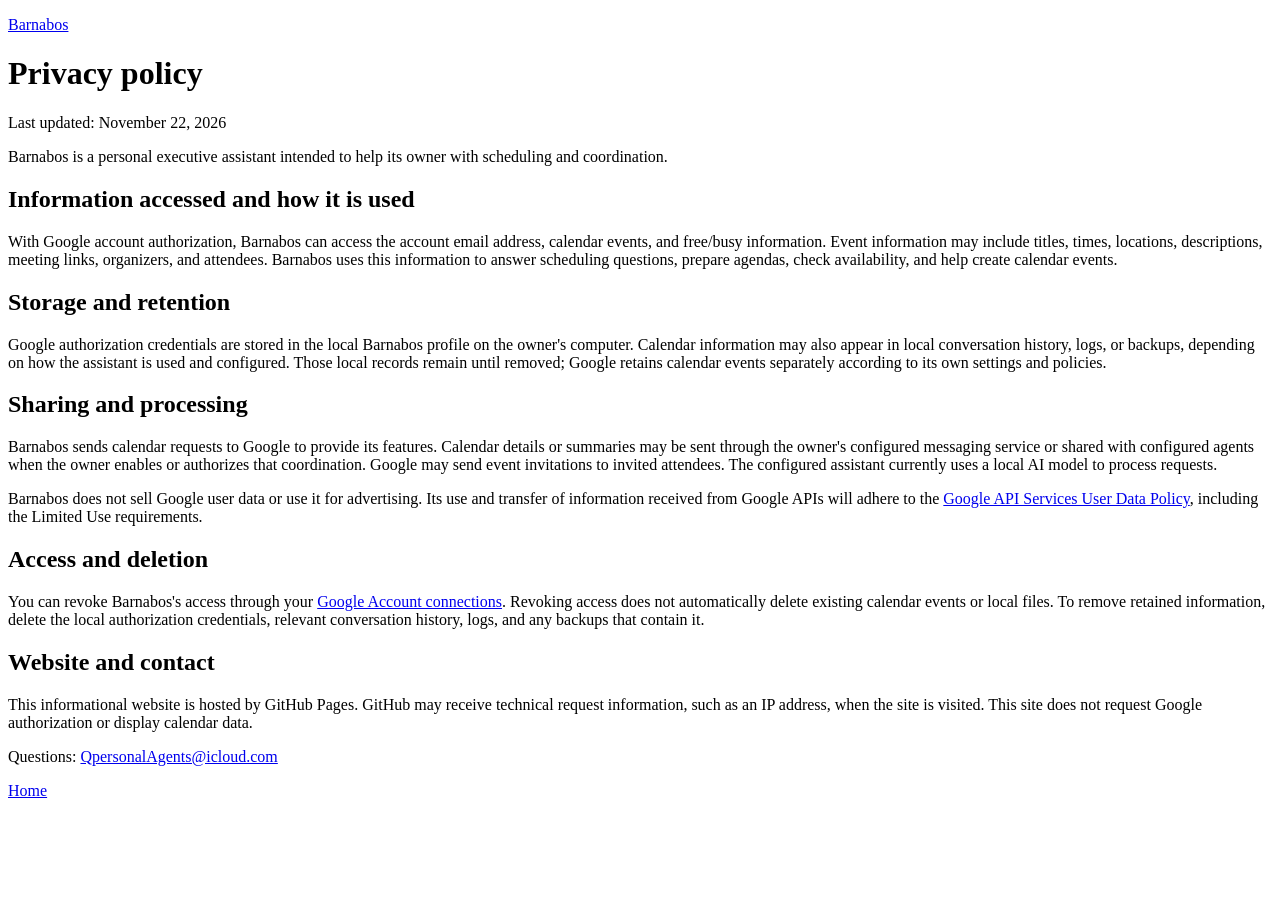
==== privacy.html @ 67fdd1cd "Add privacy.html Co-authored-by: Copilot App <223556219+Copilot@users.noreply.github.com>" ====
<!doctype html>
<html lang="en">
<head>
  <meta charset="utf-8">
  <meta name="viewport" content="width=device-width, initial-scale=1">
  <meta name="description" content="How Barnabos handles Google Calendar information.">
  <title>Privacy policy | Barnabos</title>
  <link rel="stylesheet" href="style.css">
</head>
<body>
  <main>
    <p class="eyebrow"><a href="./">Barnabos</a></p>
    <h1>Privacy policy</h1>
    <p class="muted">Last updated: November 22, 2026</p>
    <p>Barnabos is a personal executive assistant intended to help its owner with scheduling and coordination.</p>

    <section>
      <h2>Information accessed and how it is used</h2>
      <p>With Google account authorization, Barnabos can access the account email address, calendar events, and free/busy information. Event information may include titles, times, locations, descriptions, meeting links, organizers, and attendees. Barnabos uses this information to answer scheduling questions, prepare agendas, check availability, and help create calendar events.</p>
    </section>
    <section>
      <h2>Storage and retention</h2>
      <p>Google authorization credentials are stored in the local Barnabos profile on the owner's computer. Calendar information may also appear in local conversation history, logs, or backups, depending on how the assistant is used and configured. Those local records remain until removed; Google retains calendar events separately according to its own settings and policies.</p>
    </section>
    <section>
      <h2>Sharing and processing</h2>
      <p>Barnabos sends calendar requests to Google to provide its features. Calendar details or summaries may be sent through the owner's configured messaging service or shared with configured agents when the owner enables or authorizes that coordination. Google may send event invitations to invited attendees. The configured assistant currently uses a local AI model to process requests.</p>
      <p>Barnabos does not sell Google user data or use it for advertising. Its use and transfer of information received from Google APIs will adhere to the <a href="https://developers.google.com/terms/api-services-user-data-policy">Google API Services User Data Policy</a>, including the Limited Use requirements.</p>
    </section>
    <section>
      <h2>Access and deletion</h2>
      <p>You can revoke Barnabos's access through your <a href="https://myaccount.google.com/permissions">Google Account connections</a>. Revoking access does not automatically delete existing calendar events or local files. To remove retained information, delete the local authorization credentials, relevant conversation history, logs, and any backups that contain it.</p>
    </section>
    <section>
      <h2>Website and contact</h2>
      <p>This informational website is hosted by GitHub Pages. GitHub may receive technical request information, such as an IP address, when the site is visited. This site does not request Google authorization or display calendar data.</p>
      <p>Questions: <a href="mailto:QpersonalAgents@icloud.com">QpersonalAgents@icloud.com</a></p>
    </section>
  </main>
  <footer><a href="./">Home</a></footer>
</body>
</html>
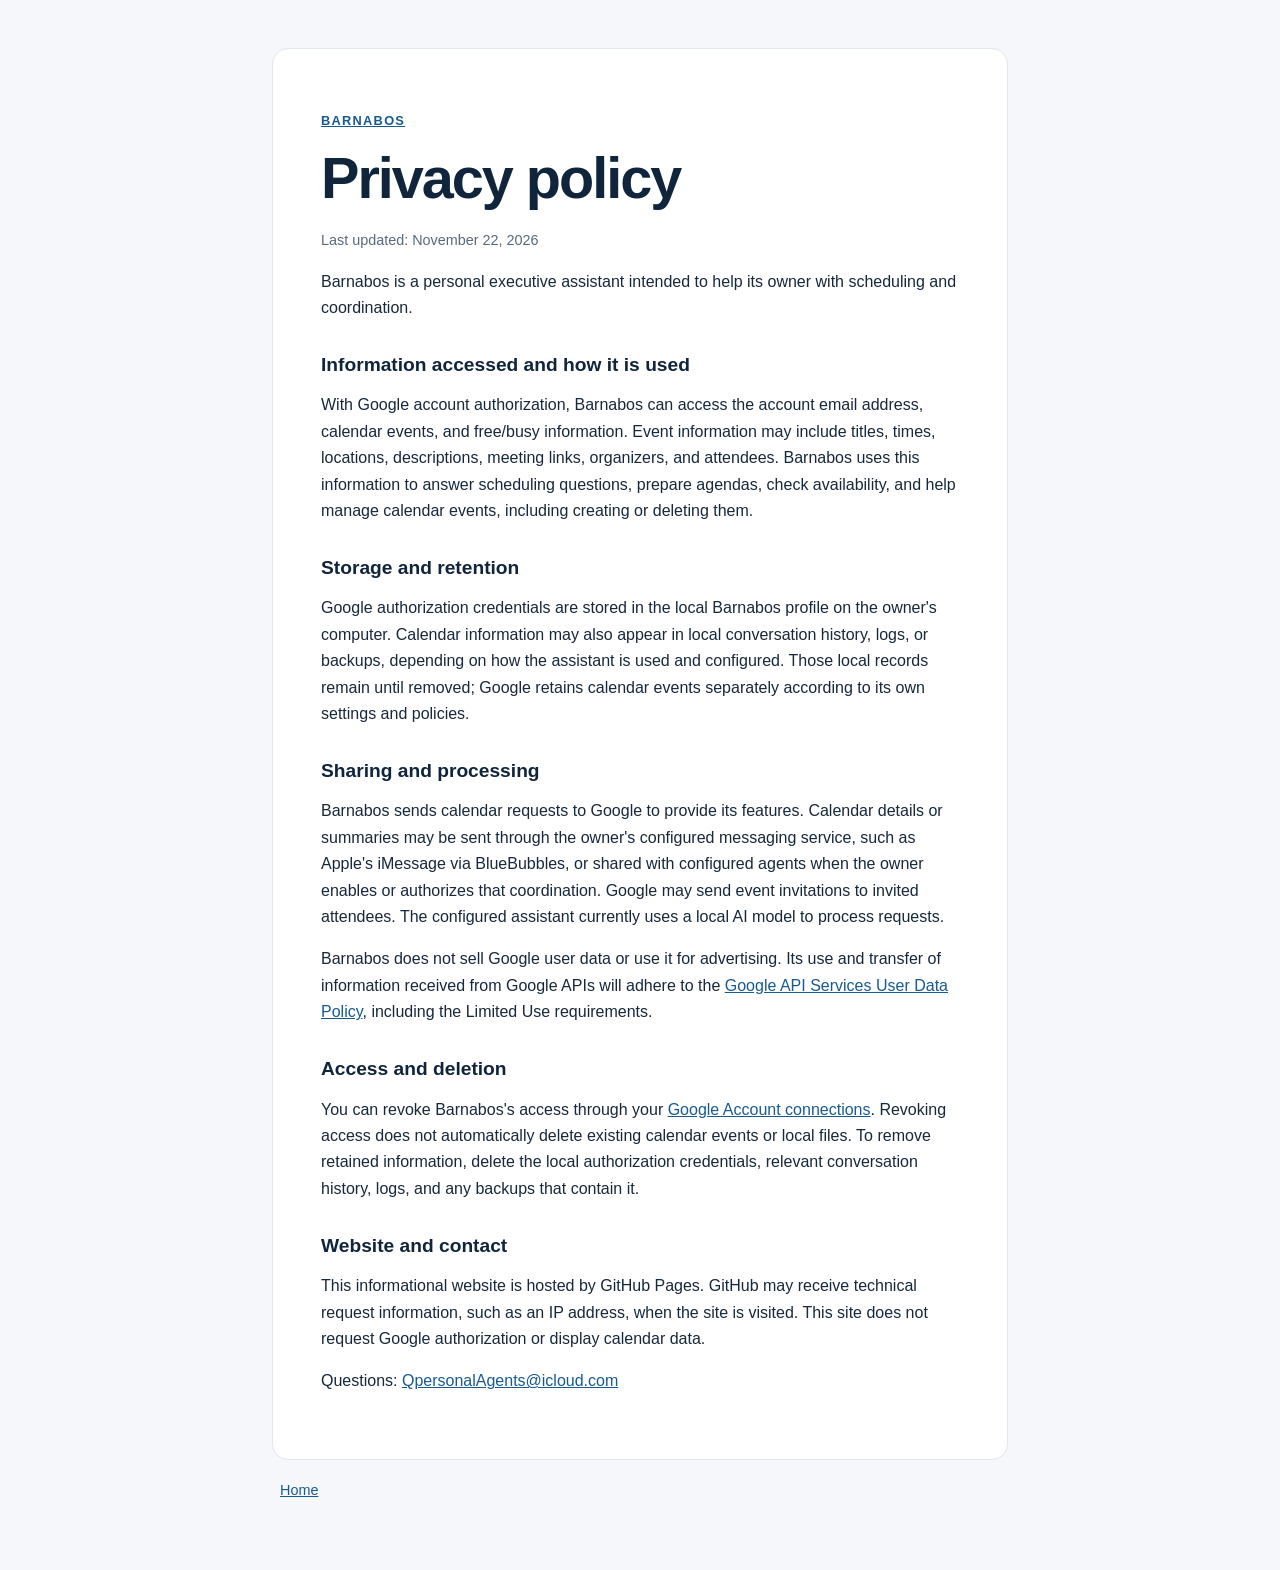
==== commit d4f8ace3: "Clarify calendar capabilities in privacy.html Co-authored-by: Copilot App <223556219+Copilot@users.n" ====
--- a/privacy.html
+++ b/privacy.html
@@ -16,7 +16,7 @@
 
     <section>
       <h2>Information accessed and how it is used</h2>
-      <p>With Google account authorization, Barnabos can access the account email address, calendar events, and free/busy information. Event information may include titles, times, locations, descriptions, meeting links, organizers, and attendees. Barnabos uses this information to answer scheduling questions, prepare agendas, check availability, and help create calendar events.</p>
+      <p>With Google account authorization, Barnabos can access the account email address, calendar events, and free/busy information. Event information may include titles, times, locations, descriptions, meeting links, organizers, and attendees. Barnabos uses this information to answer scheduling questions, prepare agendas, check availability, and help manage calendar events, including creating or deleting them.</p>
     </section>
     <section>
       <h2>Storage and retention</h2>
@@ -24,7 +24,7 @@
     </section>
     <section>
       <h2>Sharing and processing</h2>
-      <p>Barnabos sends calendar requests to Google to provide its features. Calendar details or summaries may be sent through the owner's configured messaging service or shared with configured agents when the owner enables or authorizes that coordination. Google may send event invitations to invited attendees. The configured assistant currently uses a local AI model to process requests.</p>
+      <p>Barnabos sends calendar requests to Google to provide its features. Calendar details or summaries may be sent through the owner's configured messaging service, such as Apple's iMessage via BlueBubbles, or shared with configured agents when the owner enables or authorizes that coordination. Google may send event invitations to invited attendees. The configured assistant currently uses a local AI model to process requests.</p>
       <p>Barnabos does not sell Google user data or use it for advertising. Its use and transfer of information received from Google APIs will adhere to the <a href="https://developers.google.com/terms/api-services-user-data-policy">Google API Services User Data Policy</a>, including the Limited Use requirements.</p>
     </section>
     <section>
--- a/style.css
+++ b/style.css
@@ -0,0 +1,67 @@
+:root {
+  color-scheme: light;
+  font-family: -apple-system, BlinkMacSystemFont, "Segoe UI", sans-serif;
+  color: #17283b;
+  background: #f5f7fa;
+}
+
+body {
+  max-width: 46rem;
+  margin: 0 auto;
+  padding: 3rem 1.5rem;
+  line-height: 1.65;
+}
+
+main {
+  background: #fff;
+  border: 1px solid #e1e7ee;
+  border-radius: 1rem;
+  padding: clamp(1.5rem, 5vw, 3rem);
+}
+
+h1, h2 {
+  line-height: 1.2;
+  color: #10243b;
+}
+
+h1 {
+  margin: 0.3rem 0 1rem;
+  font-size: clamp(2.4rem, 7vw, 3.6rem);
+  letter-spacing: -0.035em;
+}
+
+h2 {
+  margin-top: 2rem;
+  font-size: 1.2rem;
+}
+
+a {
+  color: #175a92;
+}
+
+a:focus-visible {
+  outline: 3px solid #175a92;
+  outline-offset: 3px;
+}
+
+.eyebrow {
+  color: #42637f;
+  font-size: 0.8rem;
+  font-weight: 700;
+  letter-spacing: 0.1em;
+  text-transform: uppercase;
+}
+
+.lead {
+  color: #42586c;
+  font-size: 1.2rem;
+}
+
+.muted, footer {
+  color: #596a79;
+  font-size: 0.9rem;
+}
+
+footer {
+  padding: 1.2rem 0.5rem;
+}
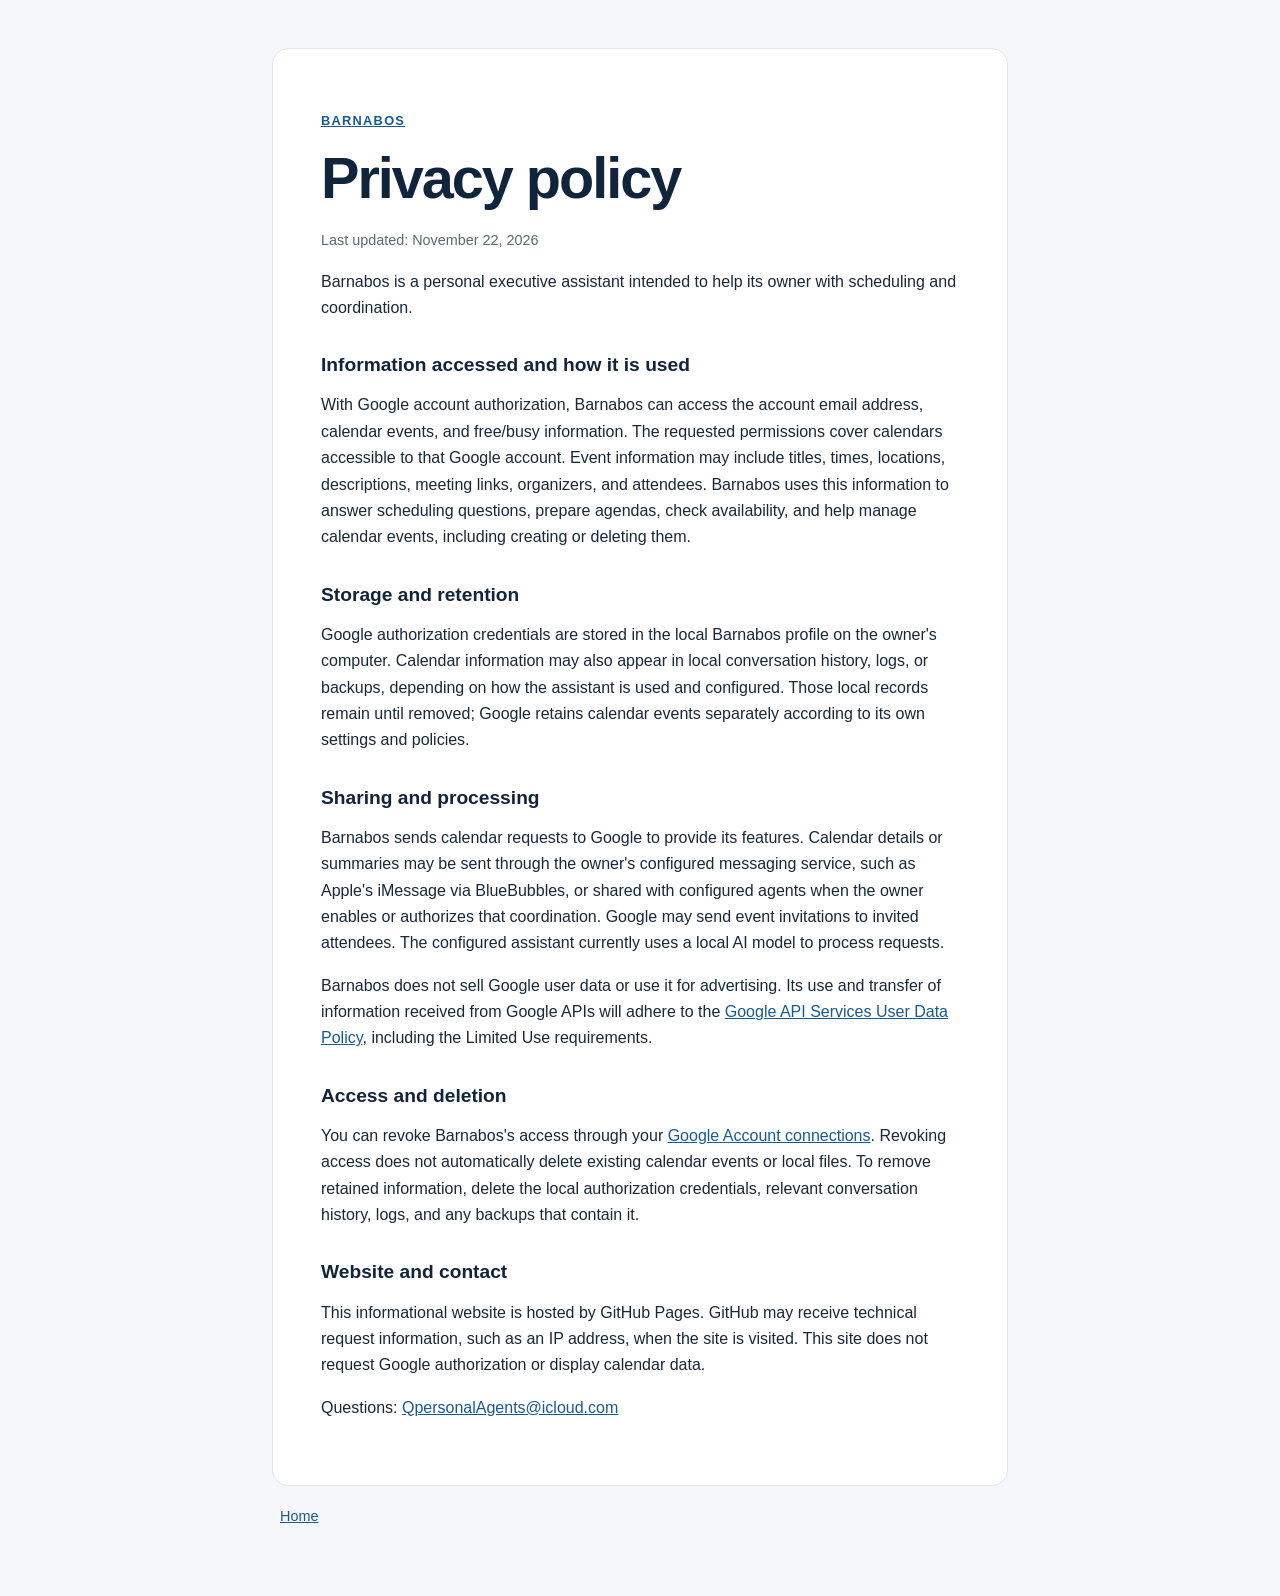
==== commit 593e9418: "Clarify scope of Calendar access in privacy.html Co-authored-by: Copilot App <223556219+Copilot@user" ====
--- a/privacy.html
+++ b/privacy.html
@@ -16,7 +16,7 @@
 
     <section>
       <h2>Information accessed and how it is used</h2>
-      <p>With Google account authorization, Barnabos can access the account email address, calendar events, and free/busy information. Event information may include titles, times, locations, descriptions, meeting links, organizers, and attendees. Barnabos uses this information to answer scheduling questions, prepare agendas, check availability, and help manage calendar events, including creating or deleting them.</p>
+      <p>With Google account authorization, Barnabos can access the account email address, calendar events, and free/busy information. The requested permissions cover calendars accessible to that Google account. Event information may include titles, times, locations, descriptions, meeting links, organizers, and attendees. Barnabos uses this information to answer scheduling questions, prepare agendas, check availability, and help manage calendar events, including creating or deleting them.</p>
     </section>
     <section>
       <h2>Storage and retention</h2>
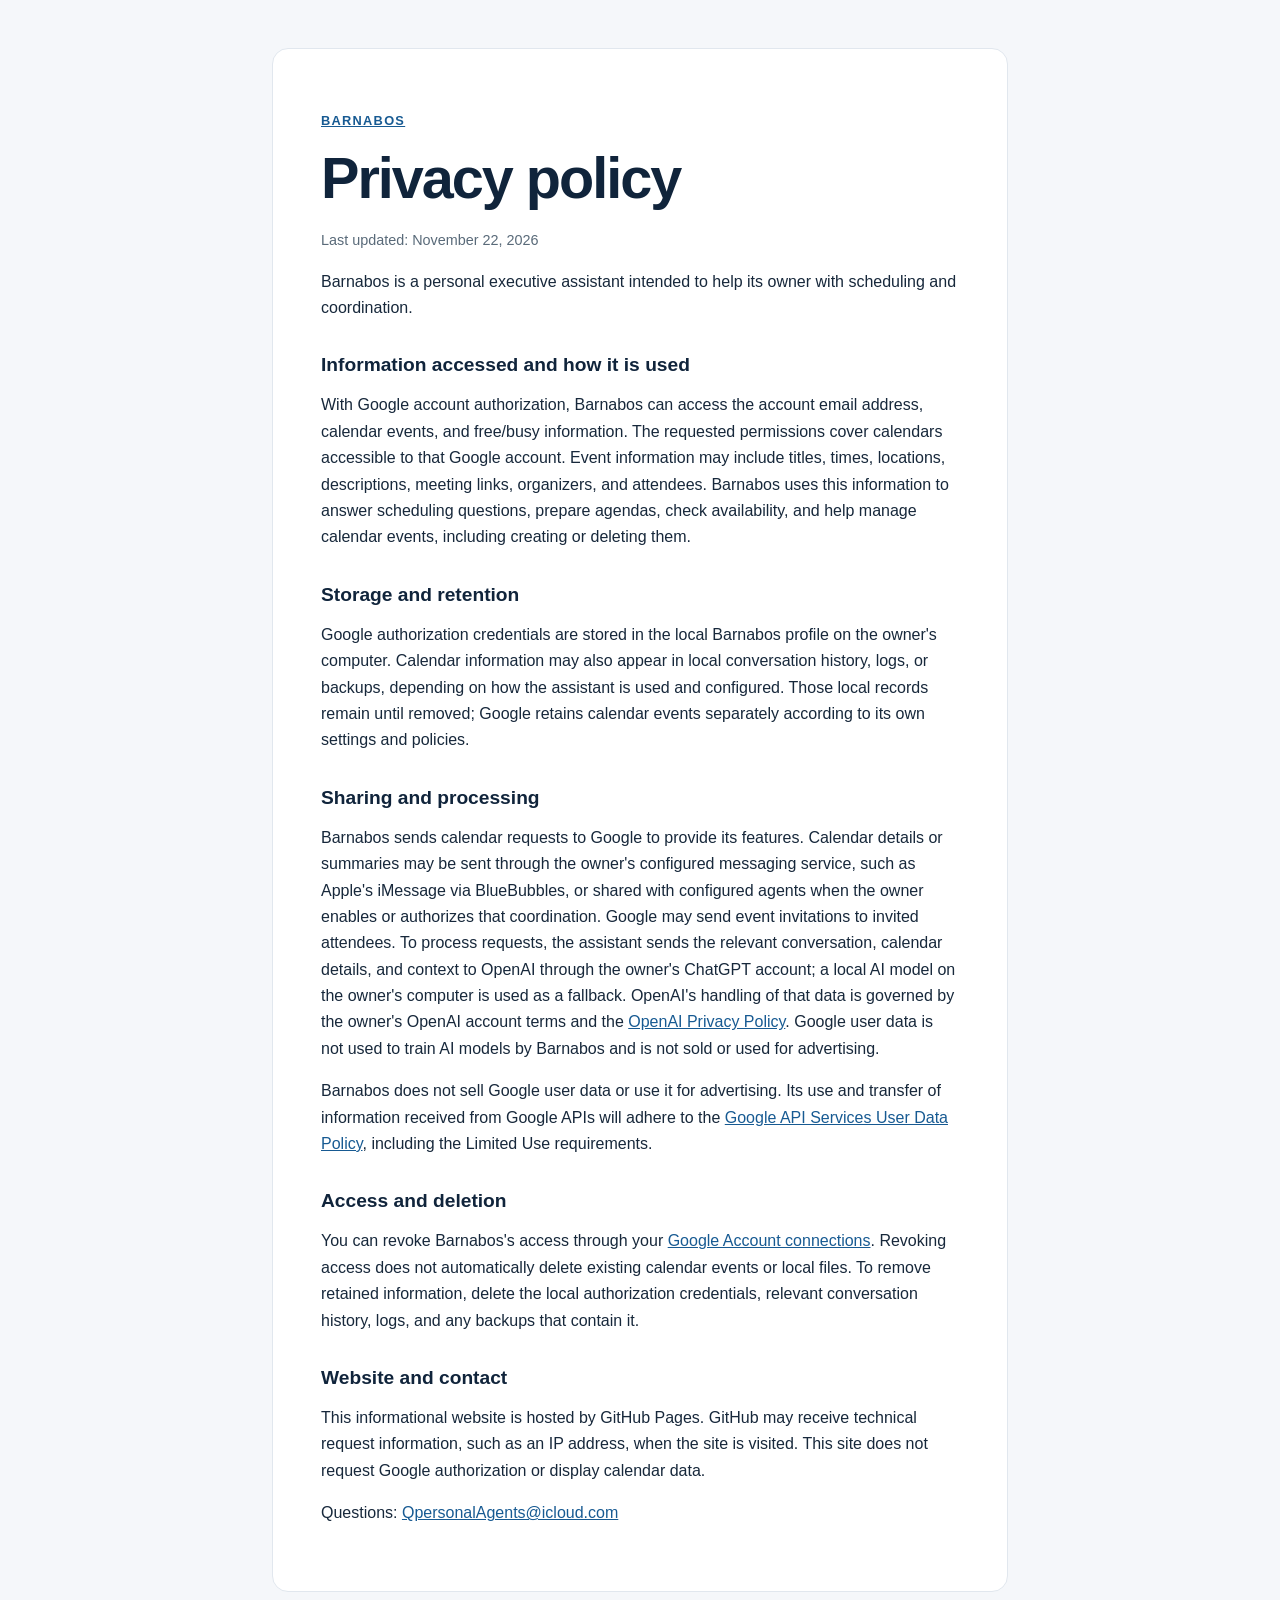
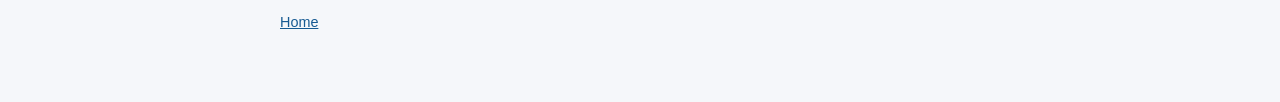
==== commit 8fe0ee2d: "Disclose cloud AI processing (OpenAI via ChatGPT) in privacy policy Co-authored-by: Copilot App <223" ====
--- a/privacy.html
+++ b/privacy.html
@@ -24,7 +24,7 @@
     </section>
     <section>
       <h2>Sharing and processing</h2>
-      <p>Barnabos sends calendar requests to Google to provide its features. Calendar details or summaries may be sent through the owner's configured messaging service, such as Apple's iMessage via BlueBubbles, or shared with configured agents when the owner enables or authorizes that coordination. Google may send event invitations to invited attendees. The configured assistant currently uses a local AI model to process requests.</p>
+      <p>Barnabos sends calendar requests to Google to provide its features. Calendar details or summaries may be sent through the owner's configured messaging service, such as Apple's iMessage via BlueBubbles, or shared with configured agents when the owner enables or authorizes that coordination. Google may send event invitations to invited attendees. To process requests, the assistant sends the relevant conversation, calendar details, and context to OpenAI through the owner's ChatGPT account; a local AI model on the owner's computer is used as a fallback. OpenAI's handling of that data is governed by the owner's OpenAI account terms and the <a href="https://openai.com/policies/privacy-policy/">OpenAI Privacy Policy</a>. Google user data is not used to train AI models by Barnabos and is not sold or used for advertising.</p>
       <p>Barnabos does not sell Google user data or use it for advertising. Its use and transfer of information received from Google APIs will adhere to the <a href="https://developers.google.com/terms/api-services-user-data-policy">Google API Services User Data Policy</a>, including the Limited Use requirements.</p>
     </section>
     <section>
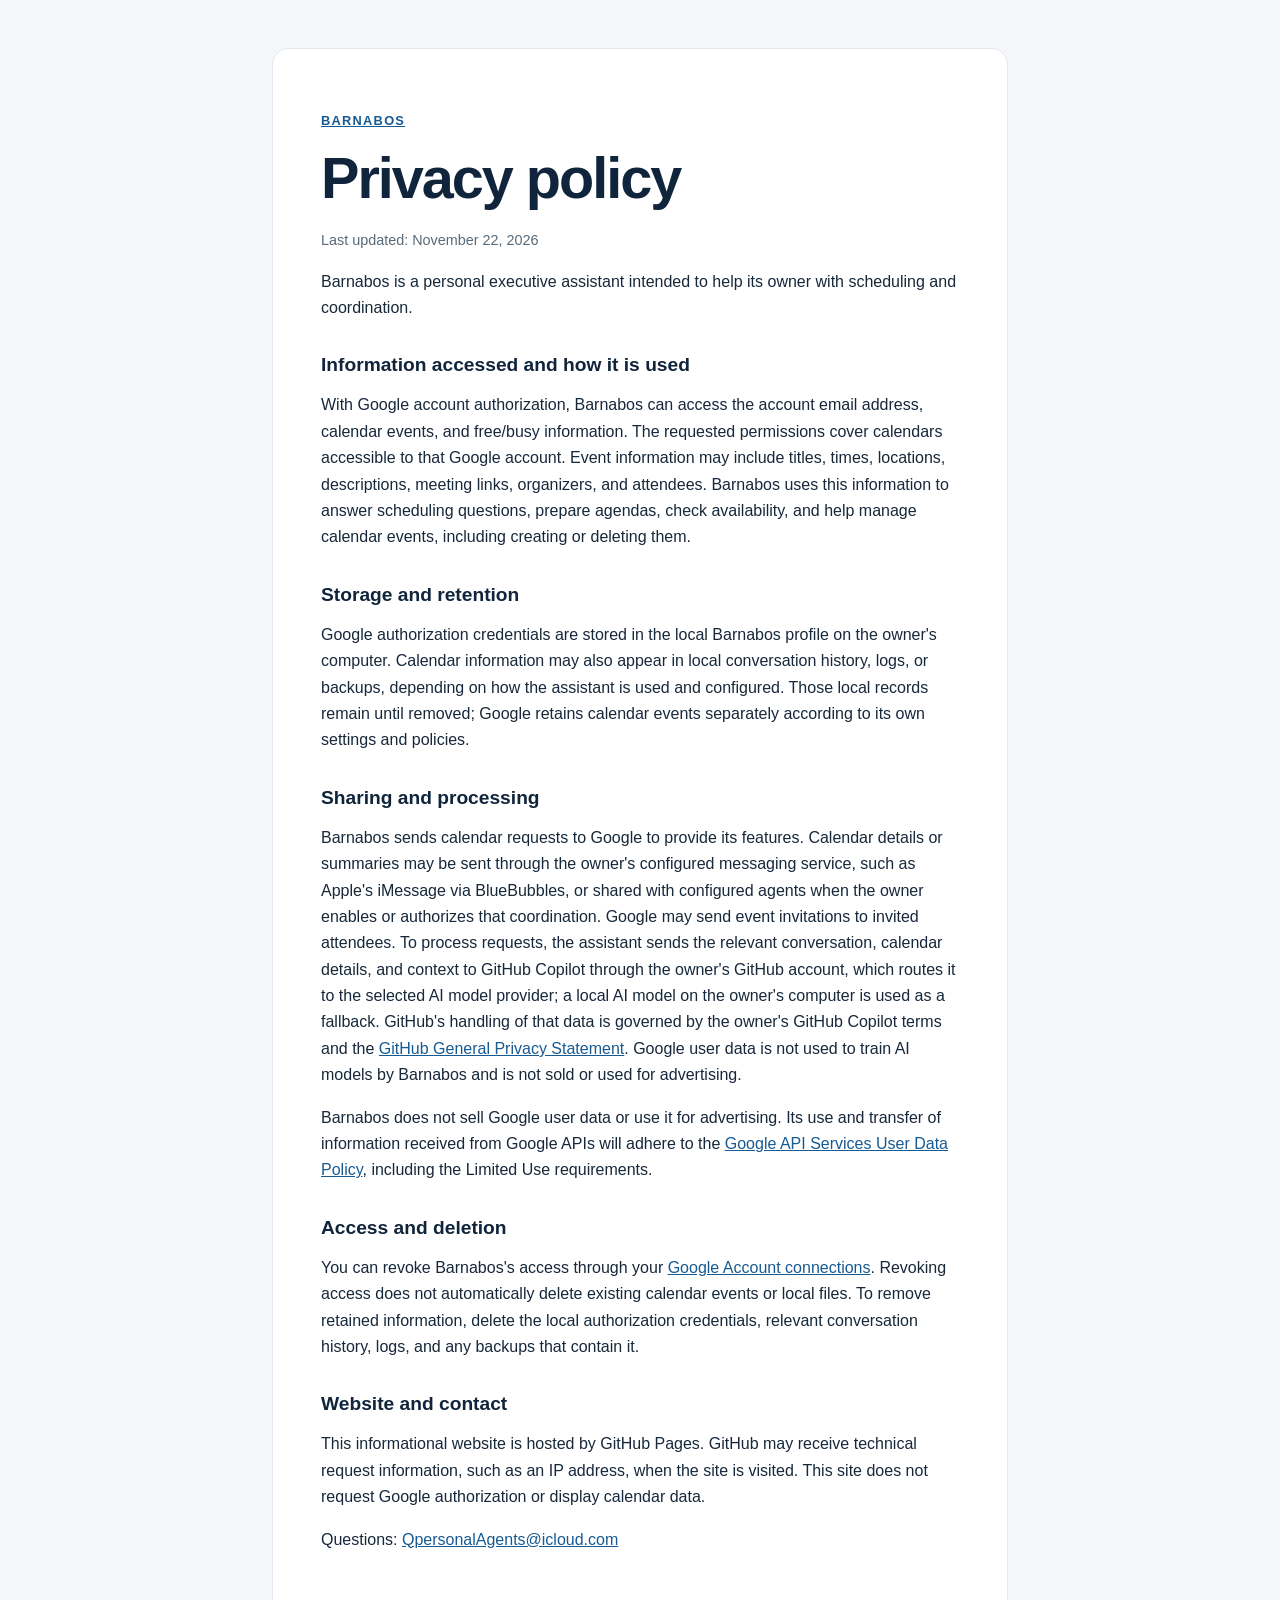
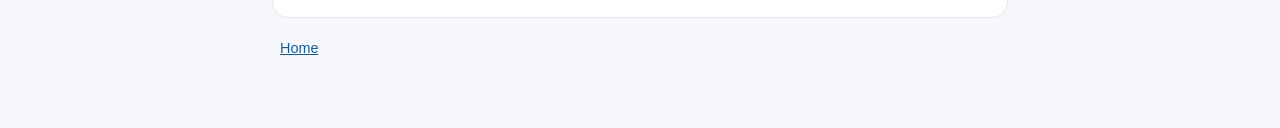
==== commit 9a3c58ac: "Privacy: AI processing now via GitHub Copilot Co-authored-by: Copilot App <223556219+Copilot@users.n" ====
--- a/privacy.html
+++ b/privacy.html
@@ -24,7 +24,7 @@
     </section>
     <section>
       <h2>Sharing and processing</h2>
-      <p>Barnabos sends calendar requests to Google to provide its features. Calendar details or summaries may be sent through the owner's configured messaging service, such as Apple's iMessage via BlueBubbles, or shared with configured agents when the owner enables or authorizes that coordination. Google may send event invitations to invited attendees. To process requests, the assistant sends the relevant conversation, calendar details, and context to OpenAI through the owner's ChatGPT account; a local AI model on the owner's computer is used as a fallback. OpenAI's handling of that data is governed by the owner's OpenAI account terms and the <a href="https://openai.com/policies/privacy-policy/">OpenAI Privacy Policy</a>. Google user data is not used to train AI models by Barnabos and is not sold or used for advertising.</p>
+      <p>Barnabos sends calendar requests to Google to provide its features. Calendar details or summaries may be sent through the owner's configured messaging service, such as Apple's iMessage via BlueBubbles, or shared with configured agents when the owner enables or authorizes that coordination. Google may send event invitations to invited attendees. To process requests, the assistant sends the relevant conversation, calendar details, and context to GitHub Copilot through the owner's GitHub account, which routes it to the selected AI model provider; a local AI model on the owner's computer is used as a fallback. GitHub's handling of that data is governed by the owner's GitHub Copilot terms and the <a href="https://docs.github.com/site-policy/privacy-policies/github-general-privacy-statement">GitHub General Privacy Statement</a>. Google user data is not used to train AI models by Barnabos and is not sold or used for advertising.</p>
       <p>Barnabos does not sell Google user data or use it for advertising. Its use and transfer of information received from Google APIs will adhere to the <a href="https://developers.google.com/terms/api-services-user-data-policy">Google API Services User Data Policy</a>, including the Limited Use requirements.</p>
     </section>
     <section>
